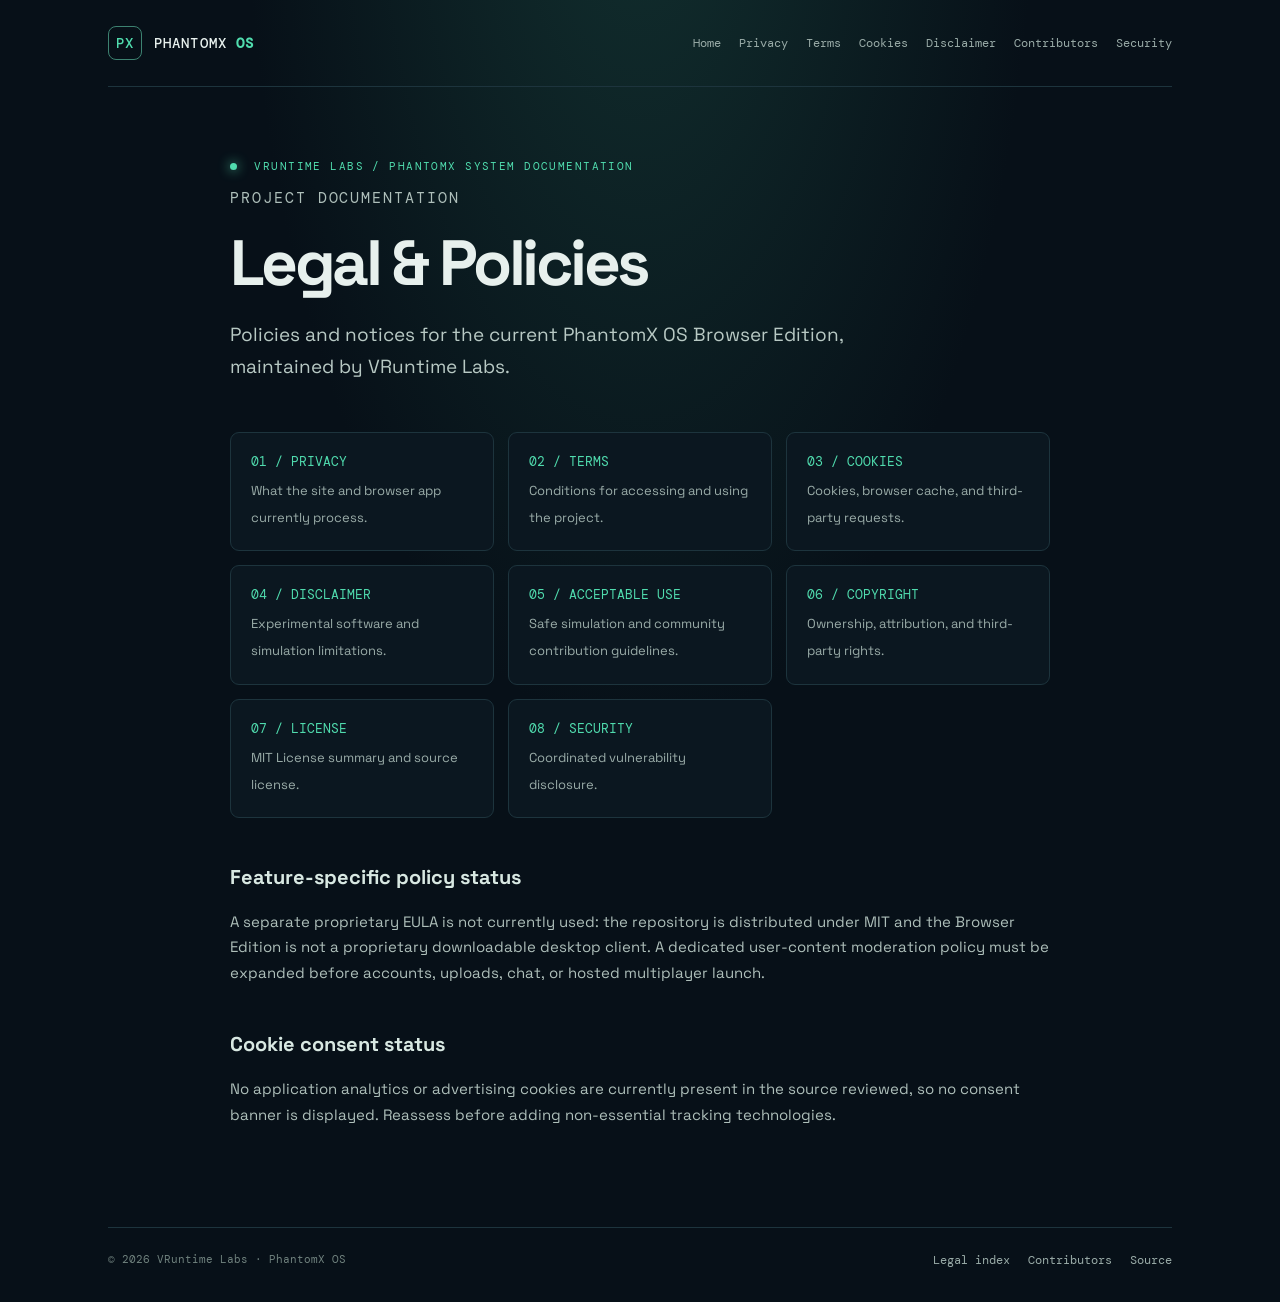
==== legal/index.html @ 57dbb81a "feat: publish PhantomX legal and contributor pages" ====
<!doctype html><html lang="en"><head><meta charset="utf-8"><meta name="viewport" content="width=device-width,initial-scale=1"><meta name="theme-color" content="#071018"><meta name="robots" content="index,follow"><title>Legal & Policies · PhantomX OS</title><link rel="stylesheet" href="../assets/css/legal.css"></head><body><div class="site-shell"><header class="site-header"><a class="brand" href="../"><span class="brand-mark">PX</span><span>PHANTOMX <b>OS</b></span></a><nav aria-label="Primary navigation"><a href="../">Home</a><a href="../privacy/">Privacy</a><a href="../terms/">Terms</a><a href="../cookies/">Cookies</a><a href="../disclaimer/">Disclaimer</a><a href="../contributors/">Contributors</a><a href="../security/">Security</a></nav></header><main class="page-content"><div class="page-kicker"><span class="status-dot"></span> VRUNTIME LABS / PHANTOMX SYSTEM DOCUMENTATION</div><p class="eyebrow">PROJECT DOCUMENTATION</p><h1>Legal &amp; Policies</h1><p class="lead">Policies and notices for the current PhantomX OS Browser Edition, maintained by VRuntime Labs.</p><div class="legal-grid">
<a class="legal-card" href="../privacy/"><b>01 / PRIVACY</b><span>What the site and browser app currently process.</span></a><a class="legal-card" href="../terms/"><b>02 / TERMS</b><span>Conditions for accessing and using the project.</span></a><a class="legal-card" href="../cookies/"><b>03 / COOKIES</b><span>Cookies, browser cache, and third-party requests.</span></a><a class="legal-card" href="../disclaimer/"><b>04 / DISCLAIMER</b><span>Experimental software and simulation limitations.</span></a><a class="legal-card" href="../acceptable-use/"><b>05 / ACCEPTABLE USE</b><span>Safe simulation and community contribution guidelines.</span></a><a class="legal-card" href="../copyright/"><b>06 / COPYRIGHT</b><span>Ownership, attribution, and third-party rights.</span></a><a class="legal-card" href="../license/"><b>07 / LICENSE</b><span>MIT License summary and source license.</span></a><a class="legal-card" href="../security/"><b>08 / SECURITY</b><span>Coordinated vulnerability disclosure.</span></a></div><h2>Feature-specific policy status</h2><p>A separate proprietary EULA is not currently used: the repository is distributed under MIT and the Browser Edition is not a proprietary downloadable desktop client. A dedicated user-content moderation policy must be expanded before accounts, uploads, chat, or hosted multiplayer launch.</p><h2>Cookie consent status</h2><p>No application analytics or advertising cookies are currently present in the source reviewed, so no consent banner is displayed. Reassess before adding non-essential tracking technologies.</p></main><footer class="site-footer"><span>© 2026 VRuntime Labs · PhantomX OS</span><span><a href="../legal/">Legal index</a><a href="../contributors/">Contributors</a><a href="https://github.com/vruntime-labs/phantomx-os">Source</a></span></footer></div></body></html>
---- assets/css/legal.css ----
@import url('https://fonts.googleapis.com/css2?family=DM+Mono:wght@400;500&family=Space+Grotesk:wght@400;500;600;700&display=swap');:root{color-scheme:dark;--bg:#071018;--line:#1d343d;--text:#e7f0ed;--muted:#9aaca8;--accent:#50dcae;--accent2:#b6f3df}*{box-sizing:border-box}body{margin:0;background:radial-gradient(ellipse at 50% -15%,#12302f 0,transparent 44%),var(--bg);color:var(--text);font-family:'Space Grotesk',system-ui,sans-serif;line-height:1.7;min-height:100vh}.site-shell{max-width:1120px;margin:auto;padding:0 28px}.site-header{display:flex;align-items:center;justify-content:space-between;gap:24px;padding:26px 0;border-bottom:1px solid var(--line)}.brand{display:flex;align-items:center;gap:12px;color:var(--text);font:500 14px 'DM Mono',monospace;text-decoration:none;letter-spacing:.08em}.brand b{color:var(--accent)}.brand-mark{display:grid;place-items:center;width:34px;height:34px;border:1px solid #3d8271;color:var(--accent);border-radius:8px}.site-header nav,.site-footer span:last-child{display:flex;flex-wrap:wrap;gap:18px}.site-header nav a,.site-footer a{font:12px 'DM Mono',monospace;color:var(--muted);text-decoration:none}.site-header nav a:hover,.site-header nav a[aria-current=page],.site-footer a:hover{color:var(--accent)}.page-content{max-width:820px;margin:72px auto 100px}.page-kicker,.eyebrow{font:11px 'DM Mono',monospace;letter-spacing:.13em;color:var(--accent);text-transform:uppercase}.status-dot{display:inline-block;width:7px;height:7px;border-radius:50%;background:var(--accent);box-shadow:0 0 12px #50dcae;margin-right:9px}.page-content h1{font-size:clamp(38px,7vw,64px);line-height:1.05;letter-spacing:-.055em;margin:22px 0}.page-content .lead{font-size:19px;color:#b8c9c4;max-width:700px;margin:0 0 48px}.page-content h2{font-size:20px;margin:42px 0 10px;color:#d8e8e2}.page-content p,.page-content li{color:#aebfba;font-size:15px}.page-content ul{padding-left:22px}.page-content li{padding:4px 0}.page-content a{color:var(--accent2);text-underline-offset:4px}.page-content code{font:13px 'DM Mono',monospace;color:var(--accent2);background:#10232a;padding:2px 5px;border-radius:4px}.site-footer{display:flex;justify-content:space-between;gap:20px;padding:24px 0 34px;border-top:1px solid var(--line);font:11px 'DM Mono',monospace;color:#70827e}.contributor-grid,.legal-grid{display:grid;grid-template-columns:repeat(auto-fit,minmax(220px,1fr));gap:14px}.contributor-card,.legal-card{border:1px solid var(--line);background:#0b1720;padding:20px;border-radius:9px}.contributor-card h2{margin:0 0 4px;font-size:19px}.contributor-card .handle{font:12px 'DM Mono',monospace;color:var(--accent);text-decoration:none}.contributor-card p{font-size:13px}.legal-card{display:block;color:var(--text)!important;text-decoration:none}.legal-card b{display:block;color:var(--accent);font:13px 'DM Mono',monospace;margin-bottom:6px}.legal-card span{color:var(--muted);font-size:13px}.empty-state{border:1px dashed var(--line);padding:22px;color:var(--muted)}@media(max-width:700px){.site-shell{padding:0 18px}.site-header{align-items:flex-start;flex-direction:column}.site-header nav{gap:12px}.page-content{margin:48px auto 70px}.site-footer{flex-direction:column}}@media(prefers-reduced-motion:reduce){*{scroll-behavior:auto;animation-duration:.01ms!important;transition-duration:.01ms!important}}
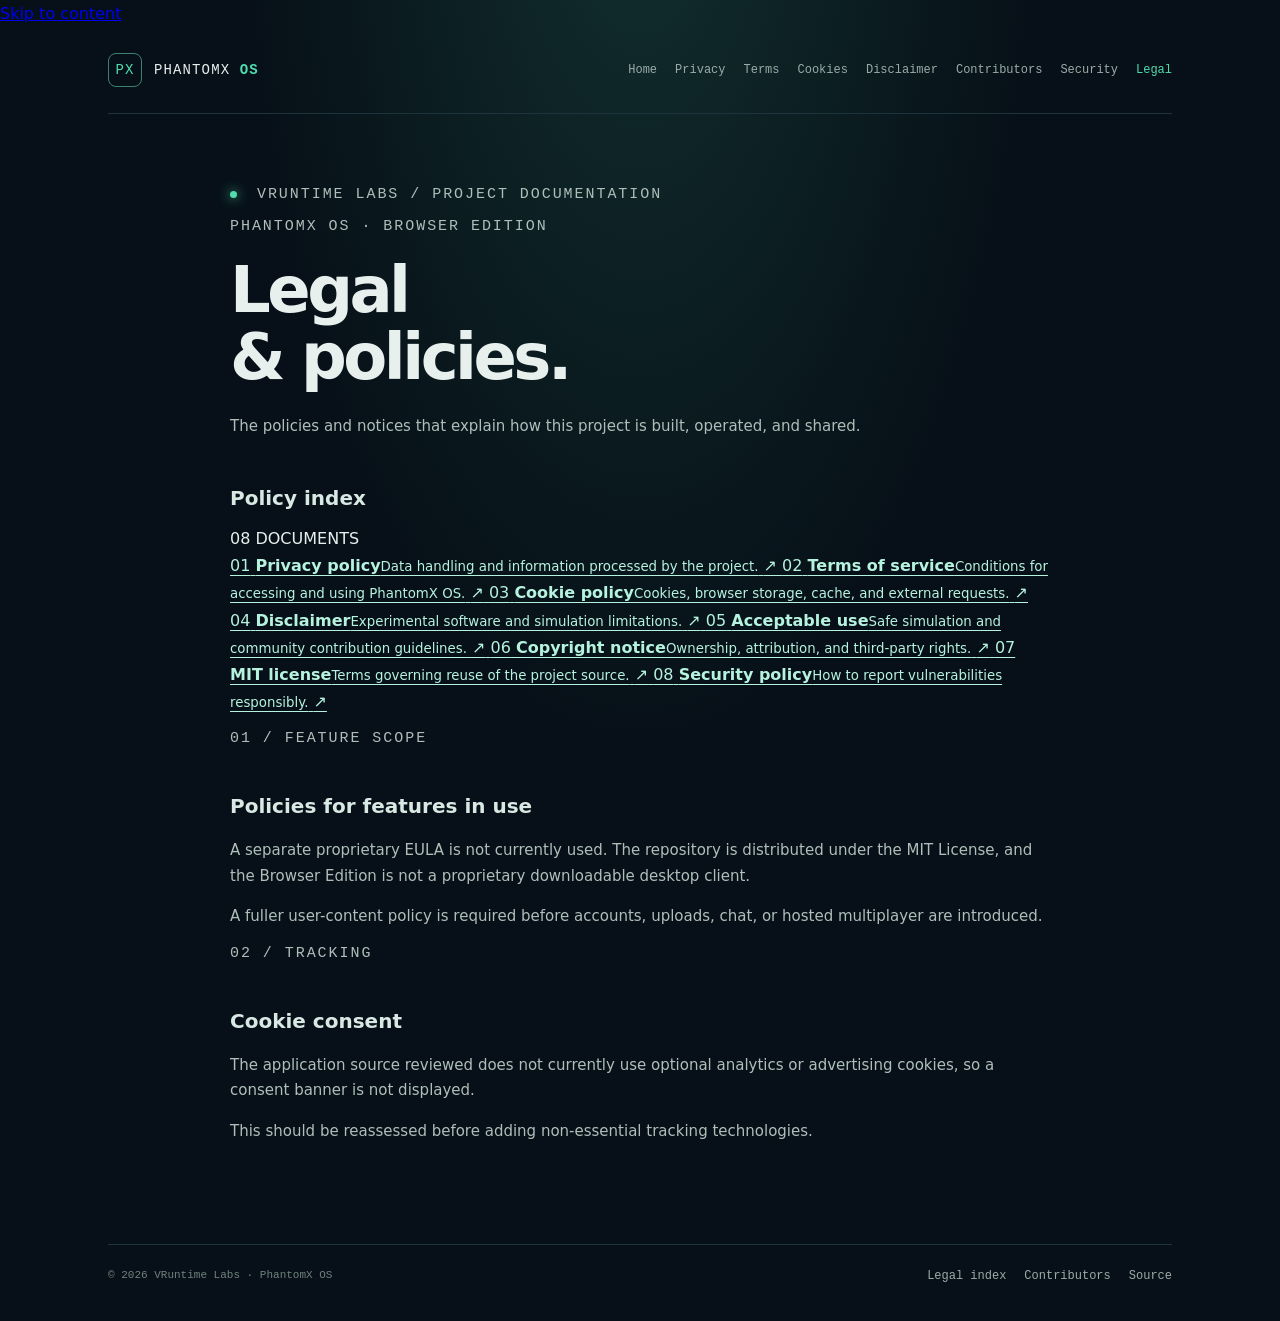
==== commit 36c93e13: "Refine legal index page layout and navigation" ====
--- a/legal/index.html
+++ b/legal/index.html
@@ -1,2 +1,119 @@
-<!doctype html><html lang="en"><head><meta charset="utf-8"><meta name="viewport" content="width=device-width,initial-scale=1"><meta name="theme-color" content="#071018"><meta name="robots" content="index,follow"><title>Legal & Policies · PhantomX OS</title><link rel="stylesheet" href="../assets/css/legal.css"></head><body><div class="site-shell"><header class="site-header"><a class="brand" href="../"><span class="brand-mark">PX</span><span>PHANTOMX <b>OS</b></span></a><nav aria-label="Primary navigation"><a href="../">Home</a><a href="../privacy/">Privacy</a><a href="../terms/">Terms</a><a href="../cookies/">Cookies</a><a href="../disclaimer/">Disclaimer</a><a href="../contributors/">Contributors</a><a href="../security/">Security</a></nav></header><main class="page-content"><div class="page-kicker"><span class="status-dot"></span> VRUNTIME LABS / PHANTOMX SYSTEM DOCUMENTATION</div><p class="eyebrow">PROJECT DOCUMENTATION</p><h1>Legal &amp; Policies</h1><p class="lead">Policies and notices for the current PhantomX OS Browser Edition, maintained by VRuntime Labs.</p><div class="legal-grid">
-<a class="legal-card" href="../privacy/"><b>01 / PRIVACY</b><span>What the site and browser app currently process.</span></a><a class="legal-card" href="../terms/"><b>02 / TERMS</b><span>Conditions for accessing and using the project.</span></a><a class="legal-card" href="../cookies/"><b>03 / COOKIES</b><span>Cookies, browser cache, and third-party requests.</span></a><a class="legal-card" href="../disclaimer/"><b>04 / DISCLAIMER</b><span>Experimental software and simulation limitations.</span></a><a class="legal-card" href="../acceptable-use/"><b>05 / ACCEPTABLE USE</b><span>Safe simulation and community contribution guidelines.</span></a><a class="legal-card" href="../copyright/"><b>06 / COPYRIGHT</b><span>Ownership, attribution, and third-party rights.</span></a><a class="legal-card" href="../license/"><b>07 / LICENSE</b><span>MIT License summary and source license.</span></a><a class="legal-card" href="../security/"><b>08 / SECURITY</b><span>Coordinated vulnerability disclosure.</span></a></div><h2>Feature-specific policy status</h2><p>A separate proprietary EULA is not currently used: the repository is distributed under MIT and the Browser Edition is not a proprietary downloadable desktop client. A dedicated user-content moderation policy must be expanded before accounts, uploads, chat, or hosted multiplayer launch.</p><h2>Cookie consent status</h2><p>No application analytics or advertising cookies are currently present in the source reviewed, so no consent banner is displayed. Reassess before adding non-essential tracking technologies.</p></main><footer class="site-footer"><span>© 2026 VRuntime Labs · PhantomX OS</span><span><a href="../legal/">Legal index</a><a href="../contributors/">Contributors</a><a href="https://github.com/vruntime-labs/phantomx-os">Source</a></span></footer></div></body></html>+<!doctype html>
+<html lang="en">
+<head>
+  <meta charset="utf-8">
+  <meta name="viewport" content="width=device-width, initial-scale=1">
+  <meta name="theme-color" content="#071018">
+  <meta name="robots" content="index,follow">
+  <meta name="description" content="Legal policies, notices, and project disclosures for the PhantomX OS Browser Edition.">
+  <title>Legal &amp; Policies · PhantomX OS</title>
+  <link rel="stylesheet" href="../assets/css/legal.css">
+</head>
+<body>
+  <a class="skip-link" href="#main-content">Skip to content</a>
+  <div class="site-shell">
+    <header class="site-header">
+      <a class="brand" href="../" aria-label="PhantomX OS home">
+        <span class="brand-mark" aria-hidden="true">PX</span>
+        <span>PHANTOMX <b>OS</b></span>
+      </a>
+      <nav aria-label="Primary navigation">
+        <a href="../">Home</a>
+        <a href="../privacy/">Privacy</a>
+        <a href="../terms/">Terms</a>
+        <a href="../cookies/">Cookies</a>
+        <a href="../disclaimer/">Disclaimer</a>
+        <a href="../contributors/">Contributors</a>
+        <a href="../security/">Security</a>
+        <a href="./" aria-current="page">Legal</a>
+      </nav>
+    </header>
+
+    <main class="page-content legal-index" id="main-content">
+      <p class="page-kicker"><span class="status-dot" aria-hidden="true"></span> VRuntime Labs <span class="kicker-divider">/</span> Project documentation</p>
+
+      <div class="legal-heading">
+        <div>
+          <p class="eyebrow">PHANTOMX OS · BROWSER EDITION</p>
+          <h1>Legal<br>&amp; policies<span class="heading-period">.</span></h1>
+        </div>
+        <p class="legal-intro">The policies and notices that explain how this project is built, operated, and shared.</p>
+      </div>
+
+      <section class="policy-section" aria-labelledby="policy-index-title">
+        <div class="section-heading">
+          <h2 id="policy-index-title">Policy index</h2>
+          <span>08 DOCUMENTS</span>
+        </div>
+
+        <div class="policy-list">
+          <a class="policy-link" href="../privacy/">
+            <span class="policy-number">01</span>
+            <span class="policy-copy"><strong>Privacy policy</strong><small>Data handling and information processed by the project.</small></span>
+            <span class="policy-arrow" aria-hidden="true">↗</span>
+          </a>
+          <a class="policy-link" href="../terms/">
+            <span class="policy-number">02</span>
+            <span class="policy-copy"><strong>Terms of service</strong><small>Conditions for accessing and using PhantomX OS.</small></span>
+            <span class="policy-arrow" aria-hidden="true">↗</span>
+          </a>
+          <a class="policy-link" href="../cookies/">
+            <span class="policy-number">03</span>
+            <span class="policy-copy"><strong>Cookie policy</strong><small>Cookies, browser storage, cache, and external requests.</small></span>
+            <span class="policy-arrow" aria-hidden="true">↗</span>
+          </a>
+          <a class="policy-link" href="../disclaimer/">
+            <span class="policy-number">04</span>
+            <span class="policy-copy"><strong>Disclaimer</strong><small>Experimental software and simulation limitations.</small></span>
+            <span class="policy-arrow" aria-hidden="true">↗</span>
+          </a>
+          <a class="policy-link" href="../acceptable-use/">
+            <span class="policy-number">05</span>
+            <span class="policy-copy"><strong>Acceptable use</strong><small>Safe simulation and community contribution guidelines.</small></span>
+            <span class="policy-arrow" aria-hidden="true">↗</span>
+          </a>
+          <a class="policy-link" href="../copyright/">
+            <span class="policy-number">06</span>
+            <span class="policy-copy"><strong>Copyright notice</strong><small>Ownership, attribution, and third-party rights.</small></span>
+            <span class="policy-arrow" aria-hidden="true">↗</span>
+          </a>
+          <a class="policy-link" href="../license/">
+            <span class="policy-number">07</span>
+            <span class="policy-copy"><strong>MIT license</strong><small>Terms governing reuse of the project source.</small></span>
+            <span class="policy-arrow" aria-hidden="true">↗</span>
+          </a>
+          <a class="policy-link" href="../security/">
+            <span class="policy-number">08</span>
+            <span class="policy-copy"><strong>Security policy</strong><small>How to report vulnerabilities responsibly.</small></span>
+            <span class="policy-arrow" aria-hidden="true">↗</span>
+          </a>
+        </div>
+      </section>
+
+      <section class="policy-notes" aria-label="Additional policy information">
+        <article class="policy-note">
+          <p class="eyebrow">01 / FEATURE SCOPE</p>
+          <h2>Policies for features in use</h2>
+          <p>A separate proprietary EULA is not currently used. The repository is distributed under the MIT License, and the Browser Edition is not a proprietary downloadable desktop client.</p>
+          <p>A fuller user-content policy is required before accounts, uploads, chat, or hosted multiplayer are introduced.</p>
+        </article>
+        <article class="policy-note">
+          <p class="eyebrow">02 / TRACKING</p>
+          <h2>Cookie consent</h2>
+          <p>The application source reviewed does not currently use optional analytics or advertising cookies, so a consent banner is not displayed.</p>
+          <p>This should be reassessed before adding non-essential tracking technologies.</p>
+        </article>
+      </section>
+    </main>
+
+    <footer class="site-footer">
+      <span>© 2026 VRuntime Labs · PhantomX OS</span>
+      <span>
+        <a href="./" aria-current="page">Legal index</a>
+        <a href="../contributors/">Contributors</a>
+        <a href="https://github.com/vruntime-labs/phantomx-os">Source</a>
+      </span>
+    </footer>
+  </div>
+</body>
+</html>
--- a/assets/css/legal.css
+++ b/assets/css/legal.css
@@ -1 +1 @@
-@import url('https://fonts.googleapis.com/css2?family=DM+Mono:wght@400;500&family=Space+Grotesk:wght@400;500;600;700&display=swap');:root{color-scheme:dark;--bg:#071018;--line:#1d343d;--text:#e7f0ed;--muted:#9aaca8;--accent:#50dcae;--accent2:#b6f3df}*{box-sizing:border-box}body{margin:0;background:radial-gradient(ellipse at 50% -15%,#12302f 0,transparent 44%),var(--bg);color:var(--text);font-family:'Space Grotesk',system-ui,sans-serif;line-height:1.7;min-height:100vh}.site-shell{max-width:1120px;margin:auto;padding:0 28px}.site-header{display:flex;align-items:center;justify-content:space-between;gap:24px;padding:26px 0;border-bottom:1px solid var(--line)}.brand{display:flex;align-items:center;gap:12px;color:var(--text);font:500 14px 'DM Mono',monospace;text-decoration:none;letter-spacing:.08em}.brand b{color:var(--accent)}.brand-mark{display:grid;place-items:center;width:34px;height:34px;border:1px solid #3d8271;color:var(--accent);border-radius:8px}.site-header nav,.site-footer span:last-child{display:flex;flex-wrap:wrap;gap:18px}.site-header nav a,.site-footer a{font:12px 'DM Mono',monospace;color:var(--muted);text-decoration:none}.site-header nav a:hover,.site-header nav a[aria-current=page],.site-footer a:hover{color:var(--accent)}.page-content{max-width:820px;margin:72px auto 100px}.page-kicker,.eyebrow{font:11px 'DM Mono',monospace;letter-spacing:.13em;color:var(--accent);text-transform:uppercase}.status-dot{display:inline-block;width:7px;height:7px;border-radius:50%;background:var(--accent);box-shadow:0 0 12px #50dcae;margin-right:9px}.page-content h1{font-size:clamp(38px,7vw,64px);line-height:1.05;letter-spacing:-.055em;margin:22px 0}.page-content .lead{font-size:19px;color:#b8c9c4;max-width:700px;margin:0 0 48px}.page-content h2{font-size:20px;margin:42px 0 10px;color:#d8e8e2}.page-content p,.page-content li{color:#aebfba;font-size:15px}.page-content ul{padding-left:22px}.page-content li{padding:4px 0}.page-content a{color:var(--accent2);text-underline-offset:4px}.page-content code{font:13px 'DM Mono',monospace;color:var(--accent2);background:#10232a;padding:2px 5px;border-radius:4px}.site-footer{display:flex;justify-content:space-between;gap:20px;padding:24px 0 34px;border-top:1px solid var(--line);font:11px 'DM Mono',monospace;color:#70827e}.contributor-grid,.legal-grid{display:grid;grid-template-columns:repeat(auto-fit,minmax(220px,1fr));gap:14px}.contributor-card,.legal-card{border:1px solid var(--line);background:#0b1720;padding:20px;border-radius:9px}.contributor-card h2{margin:0 0 4px;font-size:19px}.contributor-card .handle{font:12px 'DM Mono',monospace;color:var(--accent);text-decoration:none}.contributor-card p{font-size:13px}.legal-card{display:block;color:var(--text)!important;text-decoration:none}.legal-card b{display:block;color:var(--accent);font:13px 'DM Mono',monospace;margin-bottom:6px}.legal-card span{color:var(--muted);font-size:13px}.empty-state{border:1px dashed var(--line);padding:22px;color:var(--muted)}@media(max-width:700px){.site-shell{padding:0 18px}.site-header{align-items:flex-start;flex-direction:column}.site-header nav{gap:12px}.page-content{margin:48px auto 70px}.site-footer{flex-direction:column}}@media(prefers-reduced-motion:reduce){*{scroll-behavior:auto;animation-duration:.01ms!important;transition-duration:.01ms!important}}+*:where(:not(html,iframe,canvas,img,svg,video,audio):not(svg *)){box-sizing:border-box}html{scroll-behavior:smooth}body{margin:0;background:radial-gradient(ellipse at 50% -15%,#12302f 0,transparent 44%),#071018;color:#e7f0ed;font-family:system-ui,-apple-system,Segoe UI,sans-serif;line-height:1.7;min-height:100vh}.site-shell{max-width:1120px;margin:auto;padding:0 28px}.site-header{display:flex;align-items:center;justify-content:space-between;gap:24px;padding:26px 0;border-bottom:1px solid #1d343d}.brand{display:flex;align-items:center;gap:12px;color:#e7f0ed;font:500 14px ui-monospace,monospace;text-decoration:none;letter-spacing:.08em}.brand b{color:#50dcae}.brand-mark{display:grid;place-items:center;width:34px;height:34px;border:1px solid #3d8271;color:#50dcae;border-radius:8px}.site-header nav,.site-footer span:last-child{display:flex;flex-wrap:wrap;gap:18px}.site-header nav a,.site-footer a{font:12px ui-monospace,monospace;color:#9aaca8;text-decoration:none}.site-header nav a:hover,.site-header nav a[aria-current=page],.site-footer a:hover{color:#50dcae}.page-content{max-width:820px;margin:72px auto 100px}.page-kicker,.eyebrow{font:11px ui-monospace,monospace;letter-spacing:.13em;color:#50dcae;text-transform:uppercase}.status-dot{display:inline-block;width:7px;height:7px;border-radius:50%;background:#50dcae;box-shadow:0 0 12px #50dcae;margin-right:9px}.page-content h1{font-size:clamp(38px,7vw,64px);line-height:1.05;letter-spacing:-.055em;margin:22px 0}.page-content .lead{font-size:19px;color:#b8c9c4;max-width:700px;margin:0 0 48px}.page-content h2{font-size:20px;margin:42px 0 10px;color:#d8e8e2}.page-content p,.page-content li{color:#aebfba;font-size:15px}.page-content ul{padding-left:22px}.page-content li{padding:4px 0}.page-content a{color:#b6f3df;text-underline-offset:4px}.page-content a:hover{color:#fff}.page-content code{font:13px ui-monospace,monospace;color:#b6f3df;background:#10232a;padding:2px 5px;border-radius:4px}.site-footer{display:flex;justify-content:space-between;gap:20px;padding:24px 0 34px;border-top:1px solid #1d343d;font:11px ui-monospace,monospace;color:#70827e}.contributor-grid,.legal-grid{display:grid;grid-template-columns:repeat(auto-fit,minmax(220px,1fr));gap:14px}.contributor-card,.legal-card{border:1px solid #1d343d;background:#0b1720;padding:20px;border-radius:9px}.contributor-card h2{margin:0 0 4px;font-size:19px}.contributor-card .handle{font:12px ui-monospace,monospace;color:#50dcae;text-decoration:none}.contributor-card p{font-size:13px}.legal-card{display:block;color:#e7f0ed!important;text-decoration:none}.legal-card b{display:block;color:#50dcae;font:13px ui-monospace,monospace;margin-bottom:6px}.legal-card span{color:#9aaca8;font-size:13px}.empty-state{border:1px dashed #1d343d;padding:22px;color:#9aaca8}@media(max-width:700px){.site-shell{padding:0 18px}.site-header{align-items:flex-start;flex-direction:column}.site-header nav{gap:12px}.page-content{margin:48px auto 70px}.site-footer{flex-direction:column}}@media(prefers-reduced-motion:reduce){html{scroll-behavior:auto}*{animation-duration:.01ms!important;transition-duration:.01ms!important}}
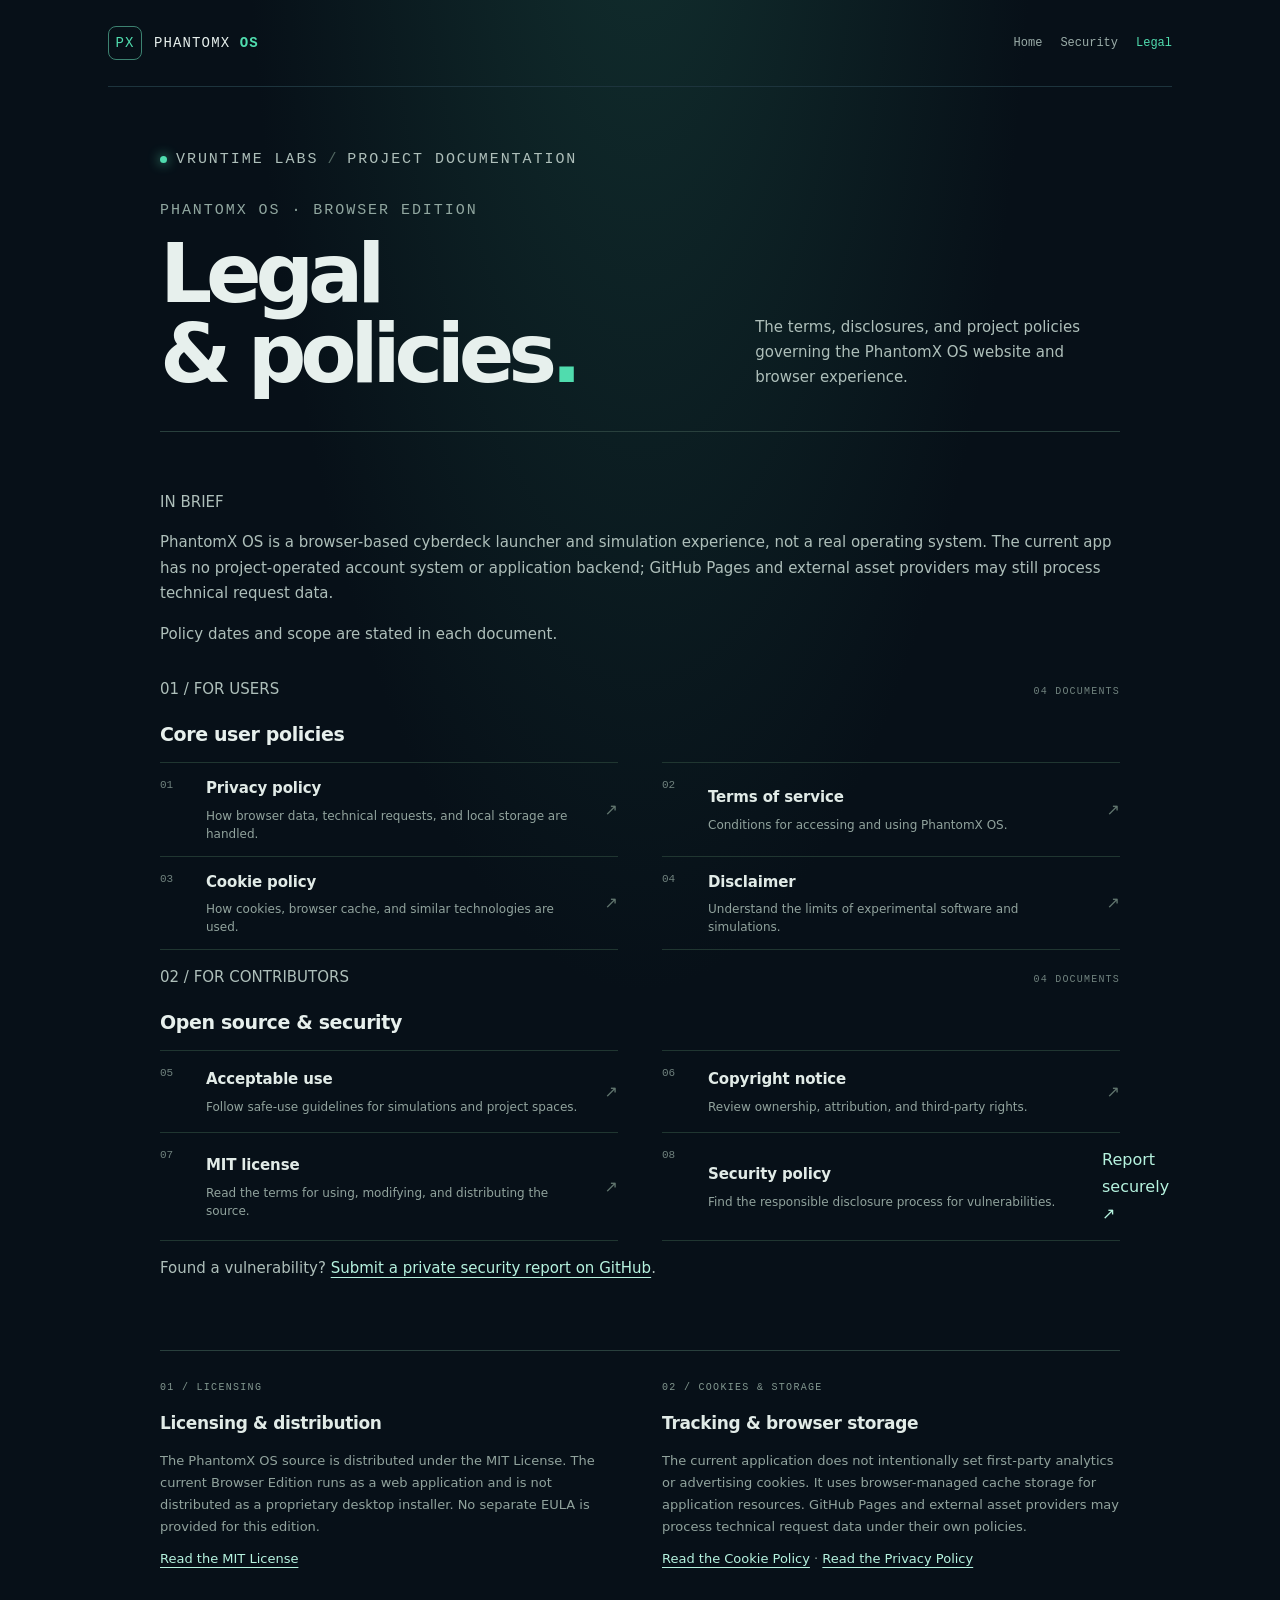
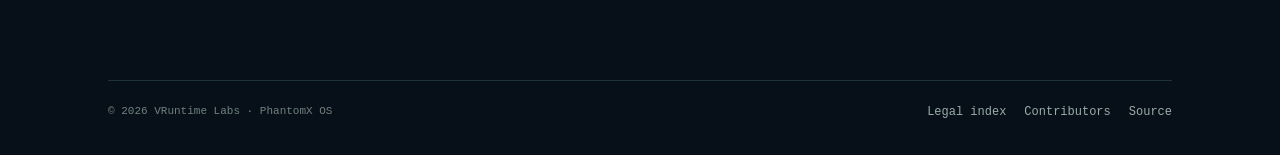
==== commit 705c3e59: "Organize legal hub by audience and clarify project disclosures" ====
--- a/legal/index.html
+++ b/legal/index.html
@@ -5,7 +5,7 @@
   <meta name="viewport" content="width=device-width, initial-scale=1">
   <meta name="theme-color" content="#071018">
   <meta name="robots" content="index,follow">
-  <meta name="description" content="Legal policies, notices, and project disclosures for the PhantomX OS Browser Edition.">
+  <meta name="description" content="Official privacy, usage, licensing, and security policies for PhantomX OS by VRuntime Labs.">
   <title>Legal &amp; Policies · PhantomX OS</title>
   <link rel="stylesheet" href="../assets/css/legal.css">
 </head>
@@ -19,11 +19,6 @@
       </a>
       <nav aria-label="Primary navigation">
         <a href="../">Home</a>
-        <a href="../privacy/">Privacy</a>
-        <a href="../terms/">Terms</a>
-        <a href="../cookies/">Cookies</a>
-        <a href="../disclaimer/">Disclaimer</a>
-        <a href="../contributors/">Contributors</a>
         <a href="../security/">Security</a>
         <a href="./" aria-current="page">Legal</a>
       </nav>
@@ -37,19 +32,28 @@
           <p class="eyebrow">PHANTOMX OS · BROWSER EDITION</p>
           <h1>Legal<br>&amp; policies<span class="heading-period">.</span></h1>
         </div>
-        <p class="legal-intro">The policies and notices that explain how this project is built, operated, and shared.</p>
+        <p class="legal-intro">The terms, disclosures, and project policies governing the PhantomX OS website and browser experience.</p>
       </div>
 
-      <section class="policy-section" aria-labelledby="policy-index-title">
-        <div class="section-heading">
-          <h2 id="policy-index-title">Policy index</h2>
-          <span>08 DOCUMENTS</span>
+      <aside class="legal-summary" aria-label="About PhantomX OS and data handling">
+        <p class="summary-label">IN BRIEF</p>
+        <p>PhantomX OS is a browser-based cyberdeck launcher and simulation experience, not a real operating system. The current app has no project-operated account system or application backend; GitHub Pages and external asset providers may still process technical request data.</p>
+        <p class="summary-meta">Policy dates and scope are stated in each document.</p>
+      </aside>
+
+      <section class="policy-section" aria-labelledby="core-policies-title">
+        <div class="section-heading category-heading">
+          <div>
+            <p class="category-index">01 / FOR USERS</p>
+            <h2 id="core-policies-title">Core user policies</h2>
+          </div>
+          <span>04 DOCUMENTS</span>
         </div>
 
         <div class="policy-list">
           <a class="policy-link" href="../privacy/">
             <span class="policy-number">01</span>
-            <span class="policy-copy"><strong>Privacy policy</strong><small>Data handling and information processed by the project.</small></span>
+            <span class="policy-copy"><strong>Privacy policy</strong><small>How browser data, technical requests, and local storage are handled.</small></span>
             <span class="policy-arrow" aria-hidden="true">↗</span>
           </a>
           <a class="policy-link" href="../terms/">
@@ -59,49 +63,63 @@
           </a>
           <a class="policy-link" href="../cookies/">
             <span class="policy-number">03</span>
-            <span class="policy-copy"><strong>Cookie policy</strong><small>Cookies, browser storage, cache, and external requests.</small></span>
+            <span class="policy-copy"><strong>Cookie policy</strong><small>How cookies, browser cache, and similar technologies are used.</small></span>
             <span class="policy-arrow" aria-hidden="true">↗</span>
           </a>
           <a class="policy-link" href="../disclaimer/">
             <span class="policy-number">04</span>
-            <span class="policy-copy"><strong>Disclaimer</strong><small>Experimental software and simulation limitations.</small></span>
-            <span class="policy-arrow" aria-hidden="true">↗</span>
-          </a>
-          <a class="policy-link" href="../acceptable-use/">
-            <span class="policy-number">05</span>
-            <span class="policy-copy"><strong>Acceptable use</strong><small>Safe simulation and community contribution guidelines.</small></span>
-            <span class="policy-arrow" aria-hidden="true">↗</span>
-          </a>
-          <a class="policy-link" href="../copyright/">
-            <span class="policy-number">06</span>
-            <span class="policy-copy"><strong>Copyright notice</strong><small>Ownership, attribution, and third-party rights.</small></span>
-            <span class="policy-arrow" aria-hidden="true">↗</span>
-          </a>
-          <a class="policy-link" href="../license/">
-            <span class="policy-number">07</span>
-            <span class="policy-copy"><strong>MIT license</strong><small>Terms governing reuse of the project source.</small></span>
-            <span class="policy-arrow" aria-hidden="true">↗</span>
-          </a>
-          <a class="policy-link" href="../security/">
-            <span class="policy-number">08</span>
-            <span class="policy-copy"><strong>Security policy</strong><small>How to report vulnerabilities responsibly.</small></span>
+            <span class="policy-copy"><strong>Disclaimer</strong><small>Understand the limits of experimental software and simulations.</small></span>
             <span class="policy-arrow" aria-hidden="true">↗</span>
           </a>
         </div>
       </section>
 
-      <section class="policy-notes" aria-label="Additional policy information">
+      <section class="policy-section secondary-policy-section" aria-labelledby="project-policies-title">
+        <div class="section-heading category-heading">
+          <div>
+            <p class="category-index">02 / FOR CONTRIBUTORS</p>
+            <h2 id="project-policies-title">Open source &amp; security</h2>
+          </div>
+          <span>04 DOCUMENTS</span>
+        </div>
+
+        <div class="policy-list">
+          <a class="policy-link" href="../acceptable-use/">
+            <span class="policy-number">05</span>
+            <span class="policy-copy"><strong>Acceptable use</strong><small>Follow safe-use guidelines for simulations and project spaces.</small></span>
+            <span class="policy-arrow" aria-hidden="true">↗</span>
+          </a>
+          <a class="policy-link" href="../copyright/">
+            <span class="policy-number">06</span>
+            <span class="policy-copy"><strong>Copyright notice</strong><small>Review ownership, attribution, and third-party rights.</small></span>
+            <span class="policy-arrow" aria-hidden="true">↗</span>
+          </a>
+          <a class="policy-link" href="../license/">
+            <span class="policy-number">07</span>
+            <span class="policy-copy"><strong>MIT license</strong><small>Read the terms for using, modifying, and distributing the source.</small></span>
+            <span class="policy-arrow" aria-hidden="true">↗</span>
+          </a>
+          <a class="policy-link security-policy-link" href="../security/">
+            <span class="policy-number">08</span>
+            <span class="policy-copy"><strong>Security policy</strong><small>Find the responsible disclosure process for vulnerabilities.</small></span>
+            <span class="policy-action">Report securely ↗</span>
+          </a>
+        </div>
+        <p class="security-shortcut">Found a vulnerability? <a href="https://github.com/vruntime-labs/phantomx-os/security/advisories/new">Submit a private security report on GitHub</a>.</p>
+      </section>
+
+      <section class="policy-notes" aria-label="Project disclosures">
         <article class="policy-note">
-          <p class="eyebrow">01 / FEATURE SCOPE</p>
-          <h2>Policies for features in use</h2>
-          <p>A separate proprietary EULA is not currently used. The repository is distributed under the MIT License, and the Browser Edition is not a proprietary downloadable desktop client.</p>
-          <p>A fuller user-content policy is required before accounts, uploads, chat, or hosted multiplayer are introduced.</p>
+          <p class="eyebrow">01 / LICENSING</p>
+          <h2>Licensing &amp; distribution</h2>
+          <p>The PhantomX OS source is distributed under the MIT License. The current Browser Edition runs as a web application and is not distributed as a proprietary desktop installer. No separate EULA is provided for this edition.</p>
+          <p><a href="../license/">Read the MIT License</a></p>
         </article>
         <article class="policy-note">
-          <p class="eyebrow">02 / TRACKING</p>
-          <h2>Cookie consent</h2>
-          <p>The application source reviewed does not currently use optional analytics or advertising cookies, so a consent banner is not displayed.</p>
-          <p>This should be reassessed before adding non-essential tracking technologies.</p>
+          <p class="eyebrow">02 / COOKIES &amp; STORAGE</p>
+          <h2>Tracking &amp; browser storage</h2>
+          <p>The current application does not intentionally set first-party analytics or advertising cookies. It uses browser-managed cache storage for application resources. GitHub Pages and external asset providers may process technical request data under their own policies.</p>
+          <p><a href="../cookies/">Read the Cookie Policy</a> <span class="note-separator">·</span> <a href="../privacy/">Read the Privacy Policy</a></p>
         </article>
       </section>
     </main>
--- a/assets/css/legal.css
+++ b/assets/css/legal.css
@@ -1 +1,46 @@
-*:where(:not(html,iframe,canvas,img,svg,video,audio):not(svg *)){box-sizing:border-box}html{scroll-behavior:smooth}body{margin:0;background:radial-gradient(ellipse at 50% -15%,#12302f 0,transparent 44%),#071018;color:#e7f0ed;font-family:system-ui,-apple-system,Segoe UI,sans-serif;line-height:1.7;min-height:100vh}.site-shell{max-width:1120px;margin:auto;padding:0 28px}.site-header{display:flex;align-items:center;justify-content:space-between;gap:24px;padding:26px 0;border-bottom:1px solid #1d343d}.brand{display:flex;align-items:center;gap:12px;color:#e7f0ed;font:500 14px ui-monospace,monospace;text-decoration:none;letter-spacing:.08em}.brand b{color:#50dcae}.brand-mark{display:grid;place-items:center;width:34px;height:34px;border:1px solid #3d8271;color:#50dcae;border-radius:8px}.site-header nav,.site-footer span:last-child{display:flex;flex-wrap:wrap;gap:18px}.site-header nav a,.site-footer a{font:12px ui-monospace,monospace;color:#9aaca8;text-decoration:none}.site-header nav a:hover,.site-header nav a[aria-current=page],.site-footer a:hover{color:#50dcae}.page-content{max-width:820px;margin:72px auto 100px}.page-kicker,.eyebrow{font:11px ui-monospace,monospace;letter-spacing:.13em;color:#50dcae;text-transform:uppercase}.status-dot{display:inline-block;width:7px;height:7px;border-radius:50%;background:#50dcae;box-shadow:0 0 12px #50dcae;margin-right:9px}.page-content h1{font-size:clamp(38px,7vw,64px);line-height:1.05;letter-spacing:-.055em;margin:22px 0}.page-content .lead{font-size:19px;color:#b8c9c4;max-width:700px;margin:0 0 48px}.page-content h2{font-size:20px;margin:42px 0 10px;color:#d8e8e2}.page-content p,.page-content li{color:#aebfba;font-size:15px}.page-content ul{padding-left:22px}.page-content li{padding:4px 0}.page-content a{color:#b6f3df;text-underline-offset:4px}.page-content a:hover{color:#fff}.page-content code{font:13px ui-monospace,monospace;color:#b6f3df;background:#10232a;padding:2px 5px;border-radius:4px}.site-footer{display:flex;justify-content:space-between;gap:20px;padding:24px 0 34px;border-top:1px solid #1d343d;font:11px ui-monospace,monospace;color:#70827e}.contributor-grid,.legal-grid{display:grid;grid-template-columns:repeat(auto-fit,minmax(220px,1fr));gap:14px}.contributor-card,.legal-card{border:1px solid #1d343d;background:#0b1720;padding:20px;border-radius:9px}.contributor-card h2{margin:0 0 4px;font-size:19px}.contributor-card .handle{font:12px ui-monospace,monospace;color:#50dcae;text-decoration:none}.contributor-card p{font-size:13px}.legal-card{display:block;color:#e7f0ed!important;text-decoration:none}.legal-card b{display:block;color:#50dcae;font:13px ui-monospace,monospace;margin-bottom:6px}.legal-card span{color:#9aaca8;font-size:13px}.empty-state{border:1px dashed #1d343d;padding:22px;color:#9aaca8}@media(max-width:700px){.site-shell{padding:0 18px}.site-header{align-items:flex-start;flex-direction:column}.site-header nav{gap:12px}.page-content{margin:48px auto 70px}.site-footer{flex-direction:column}}@media(prefers-reduced-motion:reduce){html{scroll-behavior:auto}*{animation-duration:.01ms!important;transition-duration:.01ms!important}}+*:where(:not(html,iframe,canvas,img,svg,video,audio):not(svg *)){box-sizing:border-box}html{scroll-behavior:smooth}body{margin:0;background:radial-gradient(ellipse at 50% -15%,#12302f 0,transparent 44%),#071018;color:#e7f0ed;font-family:system-ui,-apple-system,Segoe UI,sans-serif;line-height:1.7;min-height:100vh}.site-shell{max-width:1120px;margin:auto;padding:0 28px}.site-header{display:flex;align-items:center;justify-content:space-between;gap:24px;padding:26px 0;border-bottom:1px solid #1d343d}.brand{display:flex;align-items:center;gap:12px;color:#e7f0ed;font:500 14px ui-monospace,monospace;text-decoration:none;letter-spacing:.08em}.brand b{color:#50dcae}.brand-mark{display:grid;place-items:center;width:34px;height:34px;border:1px solid #3d8271;color:#50dcae;border-radius:8px}.site-header nav,.site-footer span:last-child{display:flex;flex-wrap:wrap;gap:18px}.site-header nav a,.site-footer a{font:12px ui-monospace,monospace;color:#9aaca8;text-decoration:none}.site-header nav a:hover,.site-header nav a[aria-current=page],.site-footer a:hover{color:#50dcae}.page-content{max-width:820px;margin:72px auto 100px}.page-kicker,.eyebrow{font:11px ui-monospace,monospace;letter-spacing:.13em;color:#50dcae;text-transform:uppercase}.status-dot{display:inline-block;width:7px;height:7px;border-radius:50%;background:#50dcae;box-shadow:0 0 12px #50dcae;margin-right:9px}.page-content h1{font-size:clamp(38px,7vw,64px);line-height:1.05;letter-spacing:-.055em;margin:22px 0}.page-content .lead{font-size:19px;color:#b8c9c4;max-width:700px;margin:0 0 48px}.page-content h2{font-size:20px;margin:42px 0 10px;color:#d8e8e2}.page-content p,.page-content li{color:#aebfba;font-size:15px}.page-content ul{padding-left:22px}.page-content li{padding:4px 0}.page-content a{color:#b6f3df;text-underline-offset:4px}.page-content a:hover{color:#fff}.page-content code{font:13px ui-monospace,monospace;color:#b6f3df;background:#10232a;padding:2px 5px;border-radius:4px}.site-footer{display:flex;justify-content:space-between;gap:20px;padding:24px 0 34px;border-top:1px solid #1d343d;font:11px ui-monospace,monospace;color:#70827e}.contributor-grid,.legal-grid{display:grid;grid-template-columns:repeat(auto-fit,minmax(220px,1fr));gap:14px}.contributor-card,.legal-card{border:1px solid #1d343d;background:#0b1720;padding:20px;border-radius:9px}.contributor-card h2{margin:0 0 4px;font-size:19px}.contributor-card .handle{font:12px ui-monospace,monospace;color:#50dcae;text-decoration:none}.contributor-card p{font-size:13px}.legal-card{display:block;color:#e7f0ed!important;text-decoration:none}.legal-card b{display:block;color:#50dcae;font:13px ui-monospace,monospace;margin-bottom:6px}.legal-card span{color:#9aaca8;font-size:13px}.empty-state{border:1px dashed #1d343d;padding:22px;color:#9aaca8}@media(max-width:700px){.site-shell{padding:0 18px}.site-header{align-items:flex-start;flex-direction:column}.site-header nav{gap:12px}.page-content{margin:48px auto 70px}.site-footer{flex-direction:column}}@media(prefers-reduced-motion:reduce){html{scroll-behavior:auto}*{animation-duration:.01ms!important;transition-duration:.01ms!important}}
+/* Legal index: editorial document list, deliberately separate from app cards. */
+.skip-link{position:absolute;left:16px;top:-48px;z-index:10;padding:9px 12px;background:#e7f0ed;color:#071018;font:13px ui-monospace,monospace}
+.skip-link:focus{top:12px}
+.site-header nav a:focus-visible,.site-footer a:focus-visible,.policy-link:focus-visible{outline:2px solid #50dcae;outline-offset:4px}
+.legal-index{max-width:960px;margin-top:64px}
+.legal-index .page-kicker{display:flex;align-items:center;gap:9px}
+.legal-index .status-dot{flex:0 0 7px;margin:0}
+.kicker-divider{color:#526762}
+.legal-heading{display:grid;grid-template-columns:minmax(0,1.2fr) minmax(220px,.8fr);align-items:end;gap:48px;margin:34px 0 58px;padding-bottom:36px;border-bottom:1px solid #29403d}
+.legal-heading .eyebrow{margin:0 0 15px;color:#91a7a0}
+.legal-heading h1{margin:0;font-size:clamp(48px,8vw,82px);line-height:.98;letter-spacing:-.075em;font-weight:600}
+.heading-period{color:#50dcae}
+.legal-intro{max-width:330px;margin:0 0 5px;color:#aebfba;font-size:17px;line-height:1.65}
+.policy-section{margin:0}
+.section-heading{display:flex;align-items:baseline;justify-content:space-between;gap:20px;margin-bottom:12px}
+.section-heading h2{margin:0;color:#e7f0ed;font-size:19px;font-weight:550;letter-spacing:-.02em}
+.section-heading>span{color:#70827e;font:10px ui-monospace,monospace;letter-spacing:.12em}
+.policy-list{display:grid;grid-template-columns:1fr 1fr;column-gap:44px}
+.policy-link{display:grid;grid-template-columns:34px minmax(0,1fr) 18px;align-items:center;gap:12px;min-height:82px;padding:13px 0;border-top:1px solid #203631;color:inherit;text-decoration:none;transition:border-color .16s ease,color .16s ease}
+.policy-link:nth-last-child(-n+2){border-bottom:1px solid #203631}
+.policy-number{align-self:start;padding-top:3px;color:#70827e;font:11px ui-monospace,monospace}
+.policy-copy{display:grid;gap:5px}
+.policy-copy strong{color:#e1ebe7;font-size:15px;font-weight:550;letter-spacing:-.01em}
+.policy-copy small{color:#91a39d;font-size:12px;line-height:1.5}
+.policy-arrow{justify-self:end;color:#61756e;font-size:16px;transition:color .16s ease,transform .16s ease}
+.policy-link:hover{border-color:#50dcae}
+.policy-link:hover .policy-copy strong,.policy-link:hover .policy-arrow{color:#50dcae}
+.policy-link:hover .policy-arrow{transform:translate(2px,-2px)}
+.policy-notes{display:grid;grid-template-columns:1fr 1fr;gap:44px;margin-top:68px;padding-top:28px;border-top:1px solid #29403d}
+.policy-note .eyebrow{margin:0 0 13px;color:#82978f;font-size:10px}
+.policy-note h2{margin:0 0 12px;color:#e1ebe7;font-size:17px;font-weight:550;letter-spacing:-.02em}
+.policy-note p{margin:0 0 10px;color:#91a39d;font-size:13px;line-height:1.7}
+.legal-index+.site-footer{margin-top:0}
+@media(max-width:760px){
+  .legal-index{margin-top:48px}
+  .legal-heading{grid-template-columns:1fr;gap:20px;margin:28px 0 42px;padding-bottom:28px}
+  .legal-intro{max-width:440px;font-size:16px}
+  .policy-list{grid-template-columns:1fr;column-gap:0}
+  .policy-link:nth-last-child(2){border-bottom:0}
+  .policy-link:last-child{border-bottom:1px solid #203631}
+  .policy-notes{grid-template-columns:1fr;gap:28px;margin-top:48px}
+}
+@media(prefers-reduced-motion:reduce){
+  .policy-link,.policy-arrow{transition:none}
+}
